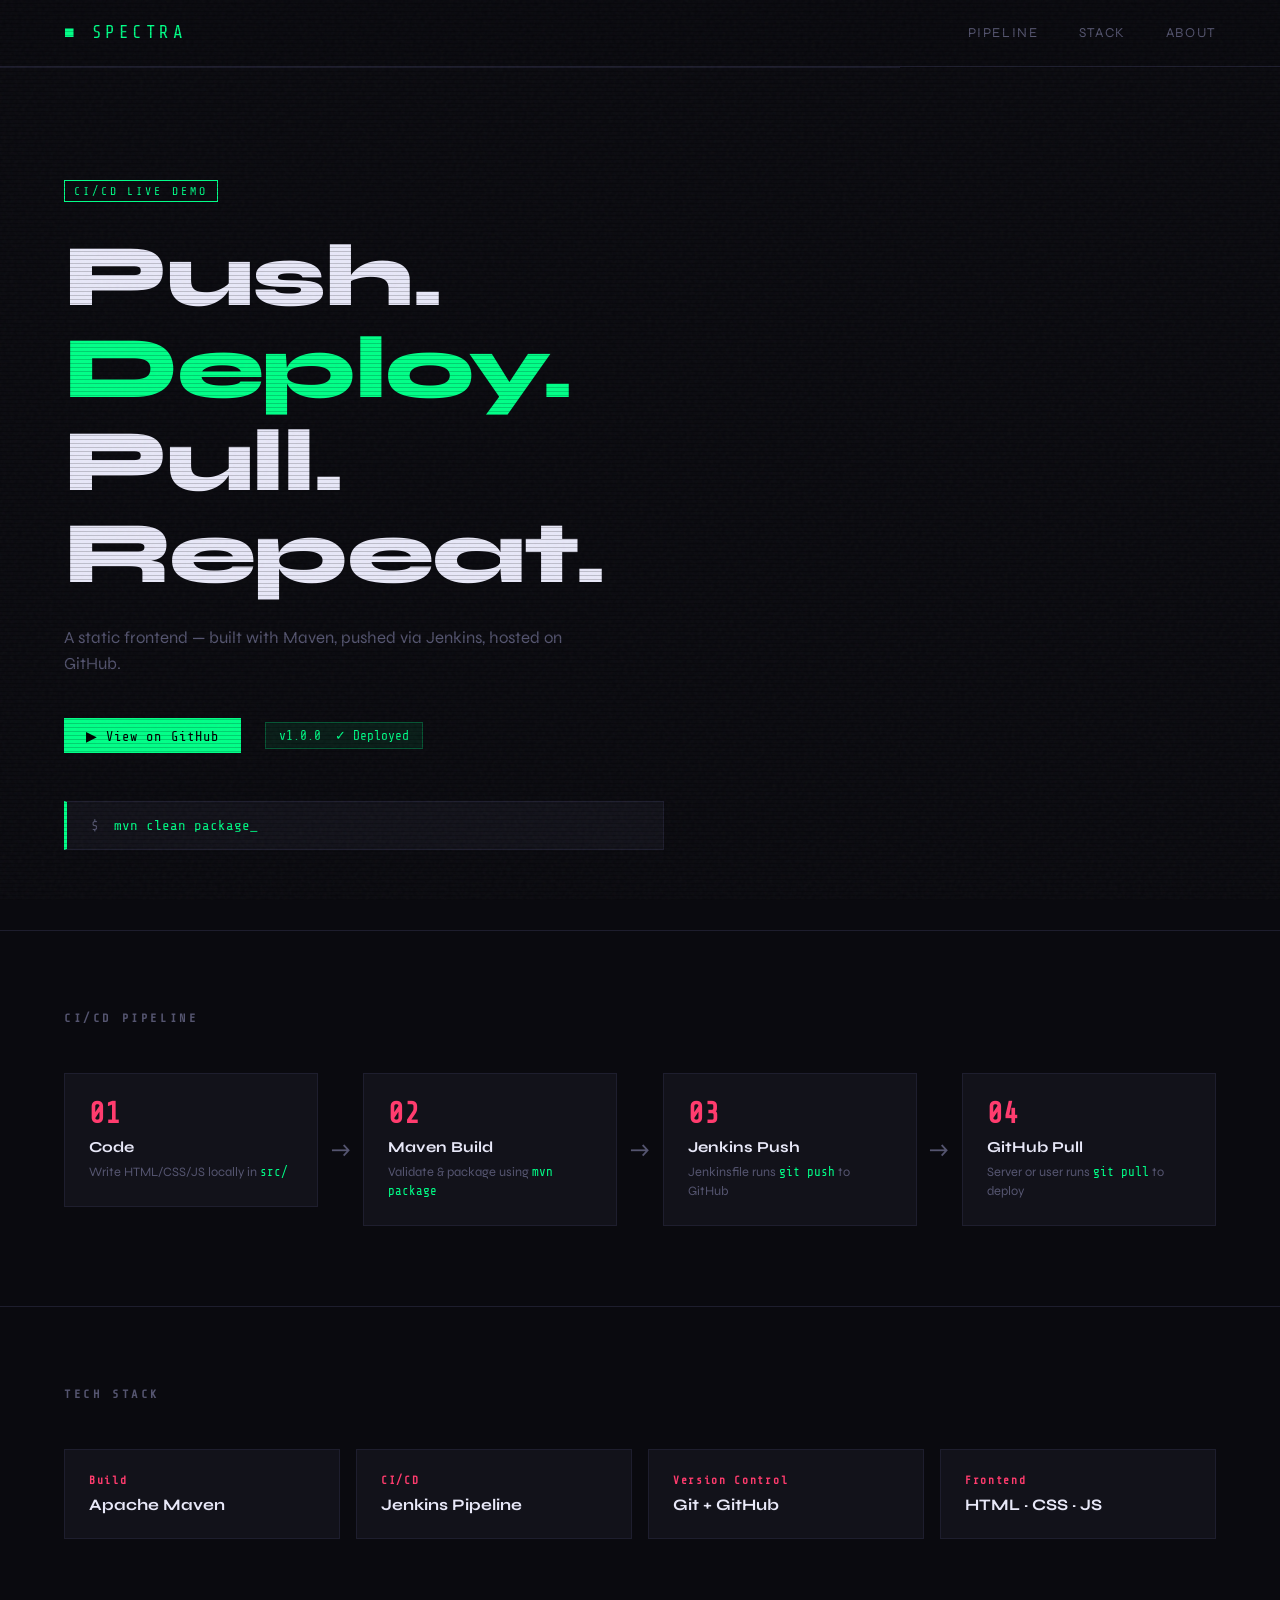
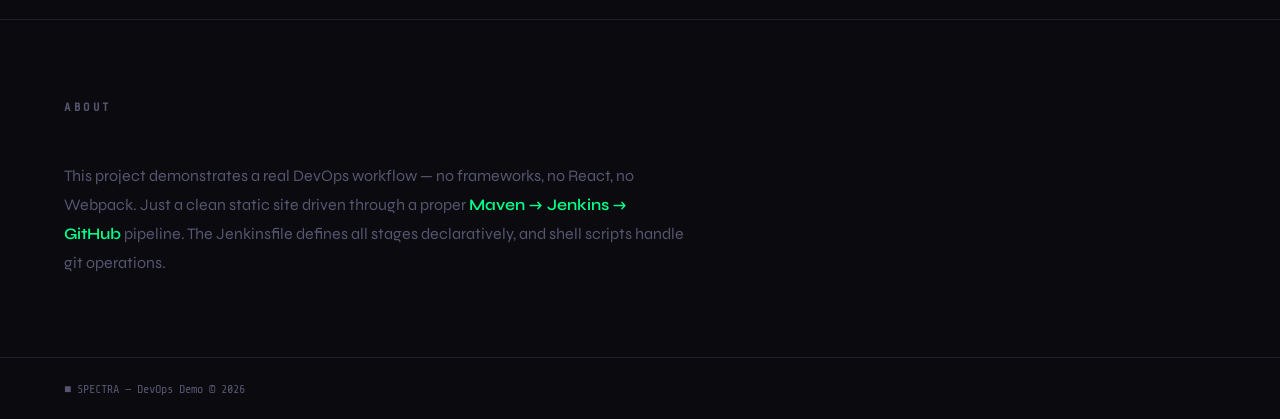
==== src/index.html @ d5b3a35a "feat: initial site deploy" ====
<!DOCTYPE html>
<html lang="en">
<head>
  <meta charset="UTF-8" />
  <meta name="viewport" content="width=device-width, initial-scale=1.0"/>
  <title>SPECTRA | DevOps Demo</title>
  <link rel="preconnect" href="https://fonts.googleapis.com"/>
  <link href="https://fonts.googleapis.com/css2?family=Share+Tech+Mono&family=Syne:wght@400;700;800&display=swap" rel="stylesheet"/>
  <link rel="stylesheet" href="style.css"/>
</head>
<body>
  <div class="scanlines"></div>
  <div class="noise"></div>

  <header>
    <div class="logo">&#9632; SPECTRA</div>
    <nav>
      <a href="#pipeline">Pipeline</a>
      <a href="#stack">Stack</a>
      <a href="#about">About</a>
    </nav>
  </header>

  <section class="hero">
    <div class="badge">CI/CD LIVE DEMO</div>
    <h1>Push. <span class="accent">Deploy.</span><br/>Pull. Repeat.</h1>
    <p class="sub">A static frontend — built with Maven, pushed via Jenkins, hosted on GitHub.</p>
    <div class="cta-row">
      <a class="btn" href="https://github.com" target="_blank">&#9654; View on GitHub</a>
      <span class="pill">v1.0.0 &nbsp;&#10003; Deployed</span>
    </div>
    <div class="terminal-box" id="terminal">
      <span class="prompt">$</span> <span id="typed"></span><span class="cursor">_</span>
    </div>
  </section>

  <section class="pipeline" id="pipeline">
    <h2>CI/CD Pipeline</h2>
    <div class="steps">
      <div class="step" style="--i:0">
        <div class="step-icon">01</div>
        <div class="step-label">Code</div>
        <div class="step-desc">Write HTML/CSS/JS locally in <code>src/</code></div>
      </div>
      <div class="arrow">&#8594;</div>
      <div class="step" style="--i:1">
        <div class="step-icon">02</div>
        <div class="step-label">Maven Build</div>
        <div class="step-desc">Validate & package using <code>mvn package</code></div>
      </div>
      <div class="arrow">&#8594;</div>
      <div class="step" style="--i:2">
        <div class="step-icon">03</div>
        <div class="step-label">Jenkins Push</div>
        <div class="step-desc">Jenkinsfile runs <code>git push</code> to GitHub</div>
      </div>
      <div class="arrow">&#8594;</div>
      <div class="step" style="--i:3">
        <div class="step-icon">04</div>
        <div class="step-label">GitHub Pull</div>
        <div class="step-desc">Server or user runs <code>git pull</code> to deploy</div>
      </div>
    </div>
  </section>

  <section class="stack" id="stack">
    <h2>Tech Stack</h2>
    <div class="cards">
      <div class="card"><span class="tag">Build</span>Apache Maven</div>
      <div class="card"><span class="tag">CI/CD</span>Jenkins Pipeline</div>
      <div class="card"><span class="tag">Version Control</span>Git + GitHub</div>
      <div class="card"><span class="tag">Frontend</span>HTML · CSS · JS</div>
    </div>
  </section>

  <section class="about" id="about">
    <h2>About</h2>
    <p>This project demonstrates a real DevOps workflow — no frameworks, no React, no Webpack. Just a clean static site driven through a proper <strong>Maven → Jenkins → GitHub</strong> pipeline. The Jenkinsfile defines all stages declaratively, and shell scripts handle git operations.</p>
  </section>

  <footer>
    <span>&#9632; SPECTRA &mdash; DevOps Demo &copy; 2026</span>
  </footer>

  <script src="app.js"></script>
</body>
</html>
---- src/style.css ----
*, *::before, *::after { box-sizing: border-box; margin: 0; padding: 0; }

:root {
  --bg: #0a0a0f;
  --surface: #12121a;
  --border: #1e1e2e;
  --accent: #00ff88;
  --accent2: #ff3c6e;
  --text: #c8c8d8;
  --text-dim: #555570;
  --font-mono: 'Share Tech Mono', monospace;
  --font-display: 'Syne', sans-serif;
}

html { scroll-behavior: smooth; }

body {
  background: var(--bg);
  color: var(--text);
  font-family: var(--font-display);
  min-height: 100vh;
  position: relative;
  overflow-x: hidden;
}

/* Scanlines overlay */
.scanlines {
  position: fixed; inset: 0; z-index: 999; pointer-events: none;
  background: repeating-linear-gradient(
    to bottom,
    transparent 0px, transparent 3px,
    rgba(0,0,0,0.18) 3px, rgba(0,0,0,0.18) 4px
  );
}

/* Noise texture */
.noise {
  position: fixed; inset: 0; z-index: 998; pointer-events: none; opacity: 0.035;
  background-image: url("data:image/svg+xml,%3Csvg viewBox='0 0 256 256' xmlns='http://www.w3.org/2000/svg'%3E%3Cfilter id='n'%3E%3CfeTurbulence type='fractalNoise' baseFrequency='0.9' numOctaves='4' stitchTiles='stitch'/%3E%3C/filter%3E%3Crect width='100%25' height='100%25' filter='url(%23n)'/%3E%3C/svg%3E");
}

/* Header */
header {
  display: flex; align-items: center; justify-content: space-between;
  padding: 1.4rem 4rem;
  border-bottom: 1px solid var(--border);
  position: sticky; top: 0; z-index: 100;
  background: rgba(10,10,15,0.92);
  backdrop-filter: blur(12px);
}
.logo {
  font-family: var(--font-mono);
  font-size: 1.1rem;
  color: var(--accent);
  letter-spacing: 0.2em;
}
nav { display: flex; gap: 2.5rem; }
nav a {
  text-decoration: none;
  color: var(--text-dim);
  font-size: 0.85rem;
  letter-spacing: 0.12em;
  text-transform: uppercase;
  transition: color 0.2s;
}
nav a:hover { color: var(--accent); }

/* Hero */
.hero {
  padding: 7rem 4rem 5rem;
  max-width: 900px;
  position: relative;
}
.badge {
  font-family: var(--font-mono);
  font-size: 0.72rem;
  letter-spacing: 0.25em;
  color: var(--accent);
  border: 1px solid var(--accent);
  display: inline-block;
  padding: 0.3em 0.8em;
  margin-bottom: 1.8rem;
  animation: fadeUp 0.6s ease both;
}
h1 {
  font-size: clamp(3rem, 8vw, 5.5rem);
  font-weight: 800;
  line-height: 1.05;
  letter-spacing: -0.02em;
  color: #e8e8f8;
  animation: fadeUp 0.6s 0.1s ease both;
}
.accent { color: var(--accent); }
.sub {
  margin-top: 1.5rem;
  font-size: 1.05rem;
  color: var(--text-dim);
  max-width: 500px;
  line-height: 1.6;
  animation: fadeUp 0.6s 0.2s ease both;
}
.cta-row {
  display: flex; align-items: center; gap: 1.5rem;
  margin-top: 2.5rem;
  animation: fadeUp 0.6s 0.3s ease both;
}
.btn {
  display: inline-block;
  background: var(--accent);
  color: #000;
  text-decoration: none;
  font-family: var(--font-mono);
  font-size: 0.85rem;
  padding: 0.7em 1.6em;
  letter-spacing: 0.08em;
  transition: opacity 0.2s, transform 0.2s;
}
.btn:hover { opacity: 0.85; transform: translateY(-2px); }
.pill {
  font-family: var(--font-mono);
  font-size: 0.8rem;
  color: var(--accent);
  background: rgba(0,255,136,0.08);
  padding: 0.4em 1em;
  border: 1px solid rgba(0,255,136,0.25);
}

/* Terminal box */
.terminal-box {
  margin-top: 3rem;
  background: var(--surface);
  border: 1px solid var(--border);
  border-left: 3px solid var(--accent);
  padding: 1rem 1.5rem;
  font-family: var(--font-mono);
  font-size: 0.88rem;
  color: var(--accent);
  max-width: 600px;
  min-height: 2.6rem;
  animation: fadeUp 0.6s 0.4s ease both;
}
.prompt { color: var(--text-dim); margin-right: 0.5em; }
.cursor {
  animation: blink 1s step-end infinite;
  color: var(--accent);
}
@keyframes blink { 0%,100%{opacity:1} 50%{opacity:0} }

/* Sections */
section { padding: 5rem 4rem; border-top: 1px solid var(--border); }
h2 {
  font-size: 0.75rem;
  letter-spacing: 0.3em;
  text-transform: uppercase;
  color: var(--text-dim);
  margin-bottom: 3rem;
  font-family: var(--font-mono);
}

/* Pipeline steps */
.steps {
  display: flex; align-items: flex-start;
  gap: 0.5rem; flex-wrap: wrap;
}
.step {
  flex: 1; min-width: 150px;
  background: var(--surface);
  border: 1px solid var(--border);
  padding: 1.5rem;
  animation: fadeUp 0.5s calc(var(--i) * 0.1s + 0.2s) ease both;
  transition: border-color 0.3s;
}
.step:hover { border-color: var(--accent); }
.step-icon {
  font-family: var(--font-mono);
  font-size: 1.8rem;
  color: var(--accent2);
  font-weight: bold;
  margin-bottom: 0.5rem;
}
.step-label {
  font-weight: 700;
  color: #e8e8f8;
  margin-bottom: 0.4rem;
  font-size: 0.95rem;
}
.step-desc { font-size: 0.8rem; color: var(--text-dim); line-height: 1.5; }
.step-desc code {
  font-family: var(--font-mono);
  color: var(--accent);
  font-size: 0.78rem;
}
.arrow {
  font-size: 1.5rem;
  color: var(--text-dim);
  align-self: center;
  padding: 0 0.3rem;
}

/* Stack cards */
.cards {
  display: grid;
  grid-template-columns: repeat(auto-fit, minmax(180px, 1fr));
  gap: 1rem;
}
.card {
  background: var(--surface);
  border: 1px solid var(--border);
  padding: 1.5rem;
  font-size: 1rem;
  font-weight: 700;
  color: #e8e8f8;
  transition: border-color 0.3s, transform 0.2s;
}
.card:hover { border-color: var(--accent2); transform: translateY(-3px); }
.tag {
  display: block;
  font-family: var(--font-mono);
  font-size: 0.7rem;
  color: var(--accent2);
  letter-spacing: 0.15em;
  margin-bottom: 0.5rem;
}

/* About */
.about p {
  max-width: 620px;
  line-height: 1.8;
  color: var(--text-dim);
  font-size: 1rem;
}
.about strong { color: var(--accent); font-weight: 600; }

/* Footer */
footer {
  border-top: 1px solid var(--border);
  padding: 1.5rem 4rem;
  font-family: var(--font-mono);
  font-size: 0.75rem;
  color: var(--text-dim);
}

/* Animations */
@keyframes fadeUp {
  from { opacity: 0; transform: translateY(20px); }
  to   { opacity: 1; transform: translateY(0); }
}

@media (max-width: 700px) {
  header, .hero, section, footer { padding-left: 1.5rem; padding-right: 1.5rem; }
  .steps { flex-direction: column; }
  .arrow { transform: rotate(90deg); align-self: center; }
}
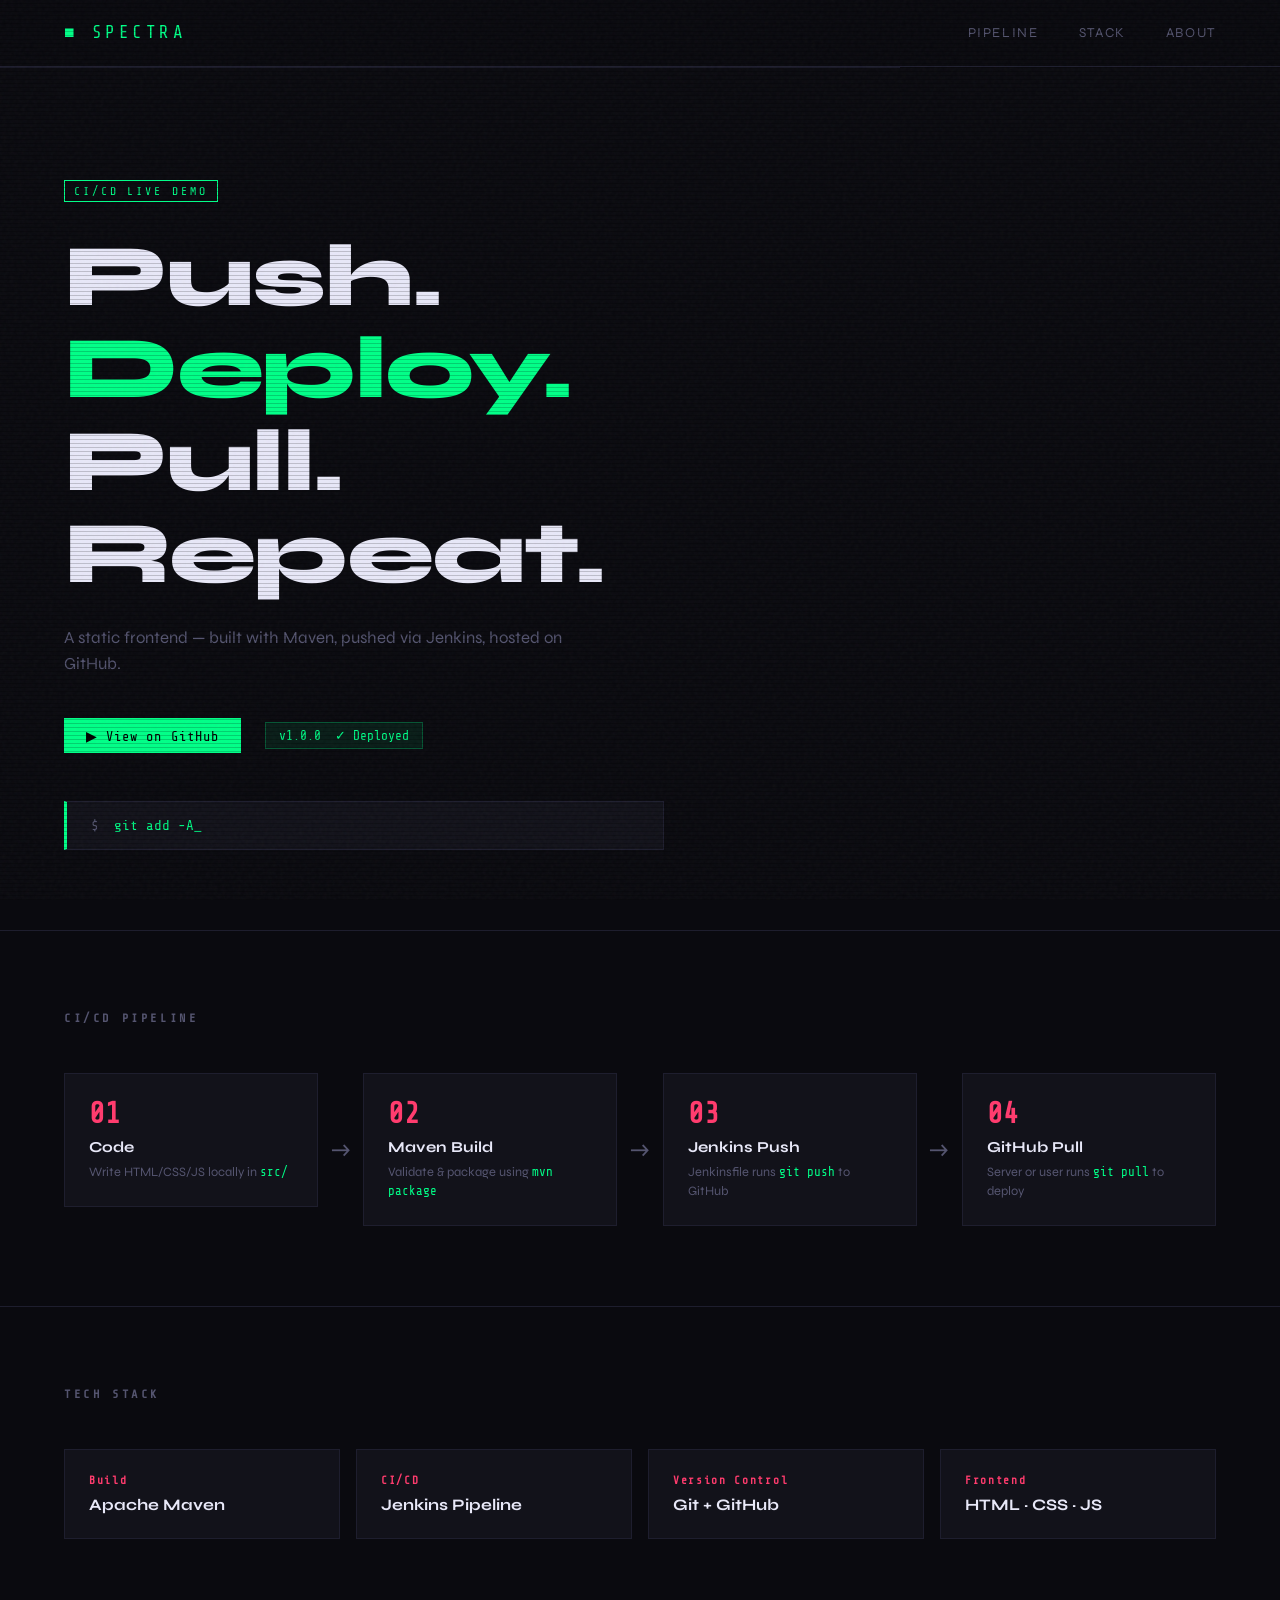
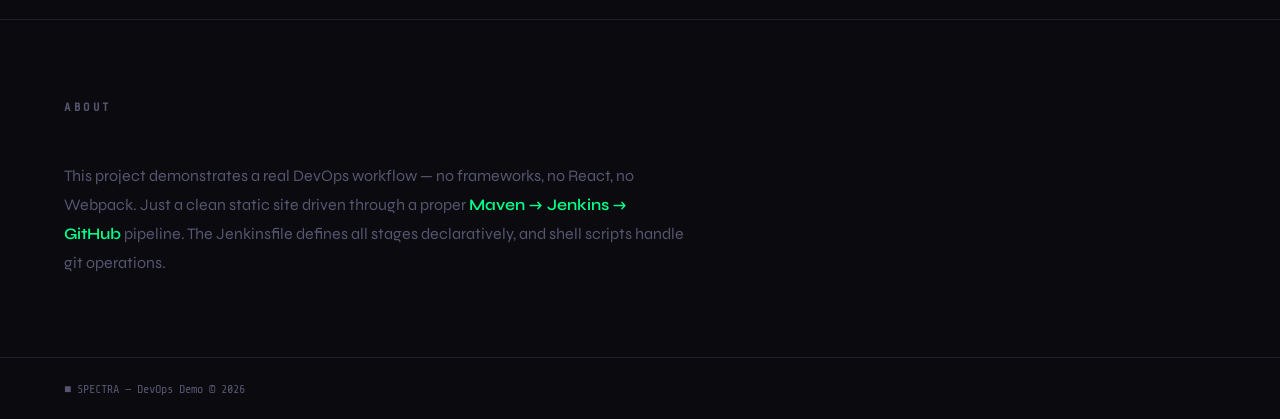
==== commit 69d7e0ba: "feat: updated title in index.html" ====
--- a/src/index.html
+++ b/src/index.html
@@ -3,7 +3,7 @@
 <head>
   <meta charset="UTF-8" />
   <meta name="viewport" content="width=device-width, initial-scale=1.0"/>
-  <title>SPECTRA | DevOps Demo</title>
+  <title>SPECTRA | DevOps Pipeline by Prajwal</title>
   <link rel="preconnect" href="https://fonts.googleapis.com"/>
   <link href="https://fonts.googleapis.com/css2?family=Share+Tech+Mono&family=Syne:wght@400;700;800&display=swap" rel="stylesheet"/>
   <link rel="stylesheet" href="style.css"/>
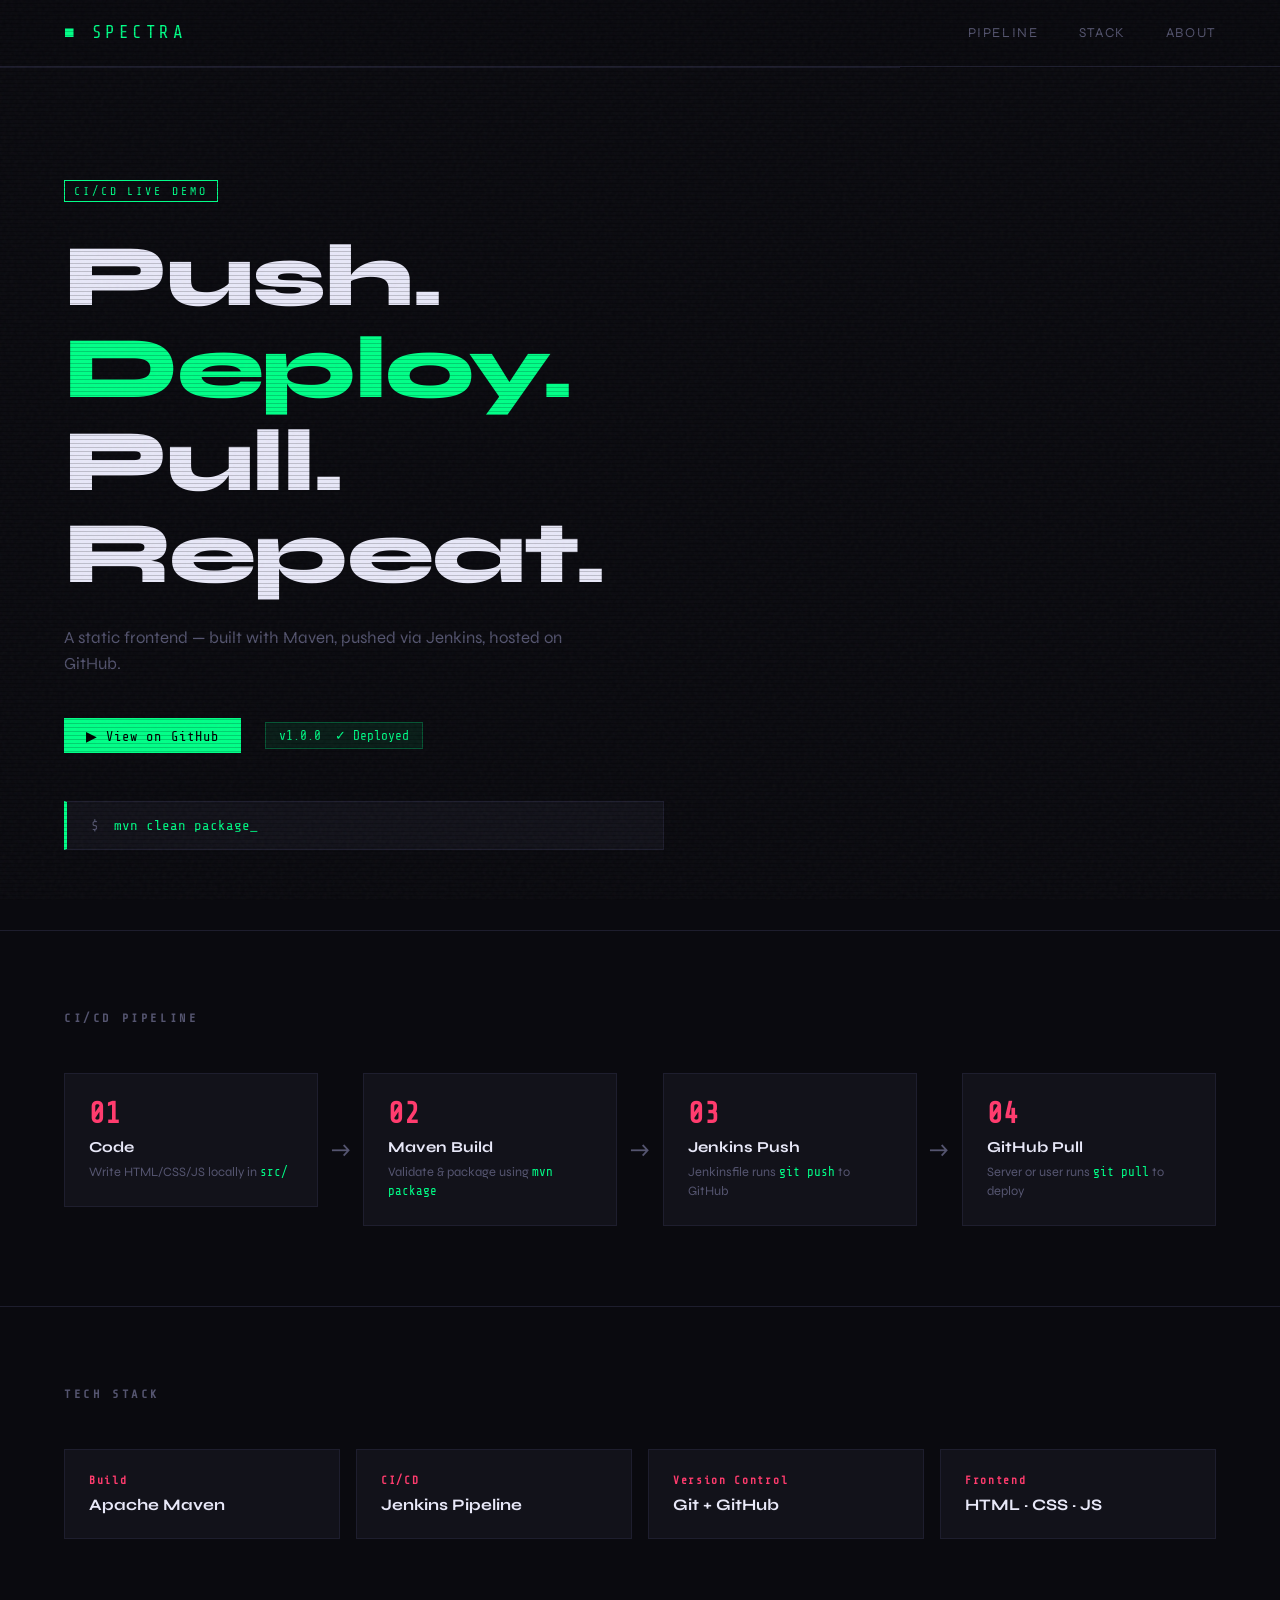
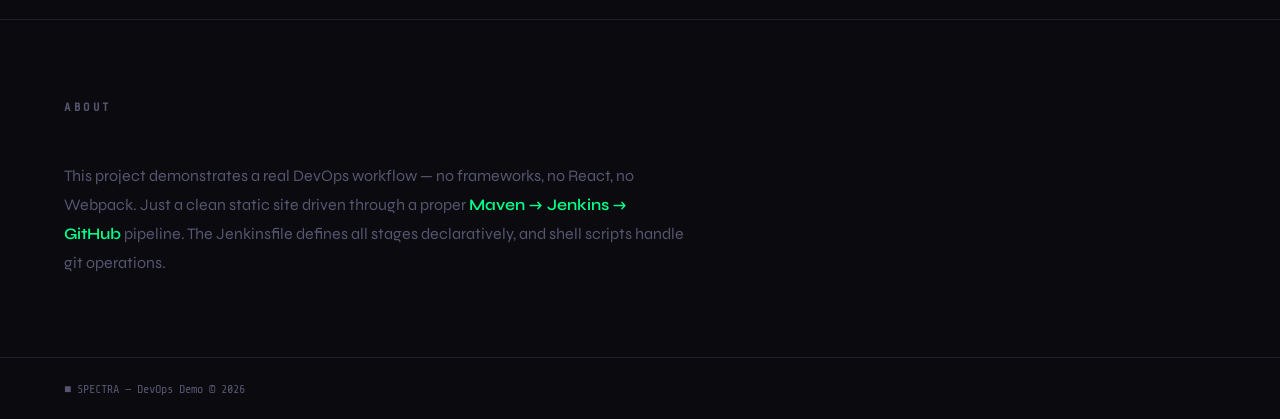
==== commit 65f9538b: "final change" ====
--- a/src/index.html
+++ b/src/index.html
@@ -3,7 +3,7 @@
 <head>
   <meta charset="UTF-8" />
   <meta name="viewport" content="width=device-width, initial-scale=1.0"/>
-  <title>SPECTRA | DevOps Pipeline by Prajwal</title>
+  <title>SPECTRA | DevOps Pipeline</title>
   <link rel="preconnect" href="https://fonts.googleapis.com"/>
   <link href="https://fonts.googleapis.com/css2?family=Share+Tech+Mono&family=Syne:wght@400;700;800&display=swap" rel="stylesheet"/>
   <link rel="stylesheet" href="style.css"/>
